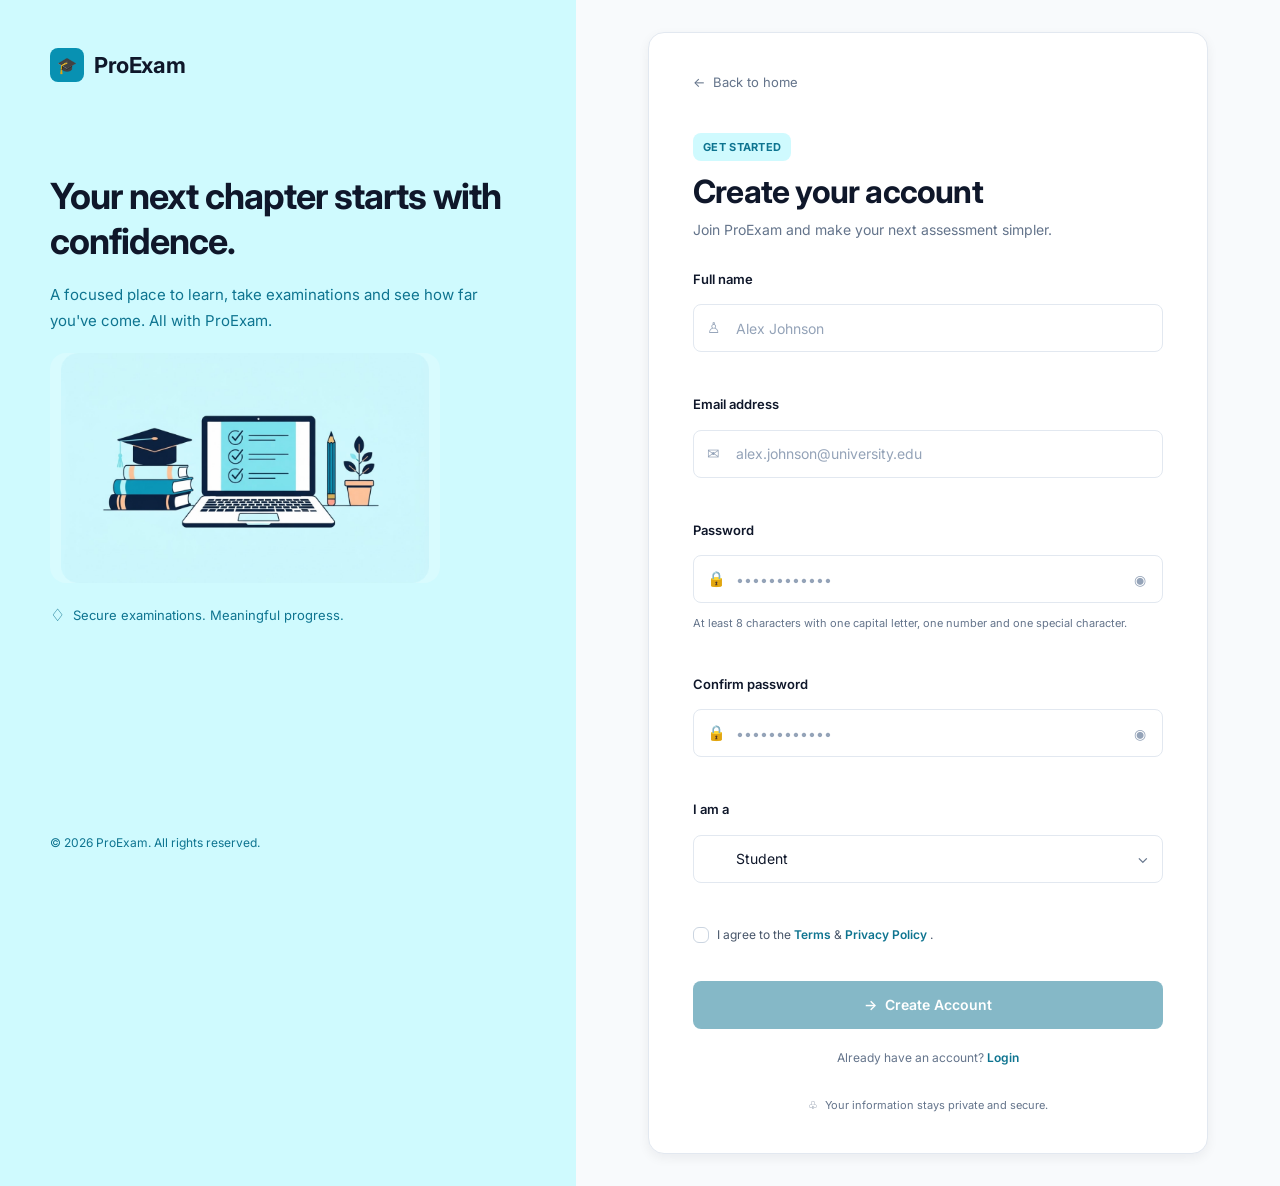
==== register.html @ 08f11e05 "Complete registration module" ====
<!DOCTYPE html>
<html lang="en">
<head>
    <meta charset="UTF-8">
    <meta name="viewport" content="width=device-width, initial-scale=1.0">
    <title>Create Account | ProExam</title>

    <link rel="preconnect" href="https://fonts.googleapis.com">
    <link rel="preconnect" href="https://fonts.gstatic.com" crossorigin>
    <link
        href="https://fonts.googleapis.com/css2?family=Inter:wght@400;500;600;700&display=swap"
        rel="stylesheet"
    >

    <link rel="stylesheet" href="css/style.css">
    <link rel="stylesheet" href="css/components.css">
    <link rel="stylesheet" href="css/responsive.css">
    <link rel="stylesheet" href="css/register.css">
</head>

<body class="auth-page">

<main class="auth-layout">

    <section class="auth-brand-panel">
        <div class="auth-brand-content">

            <a href="index.html" class="auth-logo">
                <span class="auth-logo-icon">🎓</span>
                <span>ProExam</span>
            </a>

            <div class="auth-brand-message">
                <h1>Your next chapter starts with confidence.</h1>
                <p>
                    A focused place to learn, take examinations
                    and see how far you've come. All with ProExam.
                </p>
            </div>

            <div class="auth-illustration">
                <img
                    src="assets/images/node-195.png"
                    alt="Online examination illustration"
                >
            </div>

            <div class="auth-security">
                <span class="security-icon">♢</span>
                <span>Secure examinations. Meaningful progress.</span>
            </div>

            <p class="auth-copyright">
                © 2026 ProExam. All rights reserved.
            </p>

        </div>
    </section>


    <section class="auth-form-panel">
        <div class="auth-form-container">

            <a href="index.html" class="back-link">
                <span>←</span>
                Back to home
            </a>


            <!-- REGISTRATION CONTENT -->
            <div id="registrationContent">

                <div class="auth-header">
                    <span class="auth-badge">GET STARTED</span>

                    <h2>Create your account</h2>

                    <p>
                        Join ProExam and make your next assessment simpler.
                    </p>
                </div>


                <form id="registrationForm" class="auth-form" novalidate>

                    <div class="form-group">
                        <label for="fullName">Full name</label>

                        <div class="input-wrapper">
                            <span class="input-icon">♙</span>

                            <input
                                type="text"
                                id="fullName"
                                name="fullName"
                                placeholder="Alex Johnson"
                                autocomplete="name"
                                required
                            >
                        </div>

                        <small class="form-error" id="fullNameError"></small>
                    </div>


                    <div class="form-group">
                        <label for="email">Email address</label>

                        <div class="input-wrapper">
                            <span class="input-icon">✉</span>

                            <input
                                type="email"
                                id="email"
                                name="email"
                                placeholder="alex.johnson@university.edu"
                                autocomplete="email"
                                required
                            >
                        </div>

                        <small class="form-error" id="emailError"></small>
                    </div>


                    <div class="form-group">
                        <label for="password">Password</label>

                        <div class="input-wrapper">
                            <span class="input-icon">🔒</span>

                            <input
                                type="password"
                                id="password"
                                name="password"
                                placeholder="••••••••••••"
                                autocomplete="new-password"
                                required
                            >

                            <button
                                type="button"
                                class="password-toggle"
                                data-target="password"
                                aria-label="Show password"
                            >◉</button>
                        </div>

                        <small class="input-hint">
                            At least 8 characters with one capital letter,
                            one number and one special character.
                        </small>

                        <small class="form-error" id="passwordError"></small>
                    </div>


                    <div class="form-group">
                        <label for="confirmPassword">Confirm password</label>

                        <div class="input-wrapper">
                            <span class="input-icon">🔒</span>

                            <input
                                type="password"
                                id="confirmPassword"
                                name="confirmPassword"
                                placeholder="••••••••••••"
                                autocomplete="new-password"
                                required
                            >

                            <button
                                type="button"
                                class="password-toggle"
                                data-target="confirmPassword"
                                aria-label="Show password"
                            >◉</button>
                        </div>

                        <small
                            class="form-error"
                            id="confirmPasswordError"
                        ></small>
                    </div>


                    <div class="form-group">
                        <label for="role">I am a</label>

                        <div class="input-wrapper select-wrapper">
                            <select id="role" name="role" required>
                                <option value="student" selected>Student</option>
                                <option value="examiner">Examiner</option>
                            </select>

                            <span class="select-arrow">⌄</span>
                        </div>

                        <small class="form-error" id="roleError"></small>
                    </div>


                    <div class="terms-group">
                        <label class="checkbox-label">
                            <input
                                type="checkbox"
                                id="terms"
                                name="terms"
                                required
                            >

                            <span class="custom-checkbox"></span>

                            <span>
                                I agree to the
                                <a href="#" class="inline-link">Terms</a>
                                &
                                <a href="#" class="inline-link">
                                    Privacy Policy
                                </a>.
                            </span>
                        </label>

                        <small class="form-error" id="termsError"></small>
                    </div>


                    <button
                        type="submit"
                        id="registerSubmitButton"
                        class="auth-submit-button"
                        disabled
                    >
                        <span>→</span>
                        Create Account
                    </button>

                </form>


                <p class="auth-switch">
                    Already have an account?
                    <a href="login.html">Login</a>
                </p>

            </div>


            <!-- REGISTRATION SUCCESS COMPONENT -->
            <div
                id="registrationSuccess"
                class="registration-success"
                hidden
            >
                <div class="success-icon" aria-hidden="true">✓</div>

                <h2>Registration successful!</h2>

                <p>
                    Your ProExam account has been created successfully.
                    You can now continue to the login page and access your account.
                </p>

                <a
                    href="login.html"
                    class="auth-submit-button success-login-button"
                >
                    Continue to Login
                    <span>→</span>
                </a>
            </div>


            <div class="auth-privacy">
                <span>♧</span>
                <span>Your information stays private and secure.</span>
            </div>

        </div>
    </section>

</main>

<script src="js/auth.js"></script>

</body>
</html>
---- css/style.css ----
/* =========================================
   PROEXAM — CORE DESIGN SYSTEM
   ========================================= */

:root {
    /* Brand */
    --color-primary: #0891B2;
    --color-primary-dark: #0E7490;
    --color-primary-light: #CFFAFE;

    /* Background */
    --color-background: #F8FAFC;
    --color-surface: #FFFFFF;

    /* Typography */
    --color-text: #0F172A;
    --color-muted: #64748B;

    /* Border */
    --color-border: #E2E8F0;

    /* Semantic */
    --color-success: #16A34A;
    --color-warning: #D97706;
    --color-error: #DC2626;

    --color-success-light: #F0FDF4;
    --color-warning-light: #FFFBEB;
    --color-error-light: #FEF2F2;

    /* Typography */
    --font-family:
        "Inter",
        -apple-system,
        BlinkMacSystemFont,
        "Segoe UI",
        sans-serif;

    /* 8px spacing system */
    --space-1: 4px;
    --space-2: 8px;
    --space-3: 12px;
    --space-4: 16px;
    --space-5: 20px;
    --space-6: 24px;
    --space-8: 32px;
    --space-10: 40px;
    --space-12: 48px;
    --space-16: 64px;

    /* Border radius */
    --radius-sm: 6px;
    --radius-md: 8px;
    --radius-lg: 12px;
    --radius-xl: 16px;

    /* Shadows */
    --shadow-sm:
        0 1px 2px rgba(15, 23, 42, 0.04);

    --shadow-md:
        0 4px 12px rgba(15, 23, 42, 0.06);

    /* Layout */
    --content-width: 1280px;

    /* Transitions */
    --transition-fast: 150ms ease;
    --transition-normal: 200ms ease;
}


/* =========================================
   RESET
   ========================================= */

* {
    margin: 0;
    padding: 0;
    box-sizing: border-box;
}

html {
    scroll-behavior: smooth;
}

body {
    font-family: var(--font-family);
    background: var(--color-background);
    color: var(--color-text);
    line-height: 1.5;
    -webkit-font-smoothing: antialiased;
}

img {
    max-width: 100%;
    display: block;
}

button,
input,
textarea,
select {
    font: inherit;
}

button {
    cursor: pointer;
}

a {
    color: inherit;
    text-decoration: none;
}

ul,
ol {
    list-style: none;
}


/* =========================================
   TYPOGRAPHY
   ========================================= */

h1,
h2,
h3,
h4,
h5,
h6 {
    color: var(--color-text);
    font-weight: 700;
    line-height: 1.2;
}

h1 {
    font-size: 48px;
    letter-spacing: -1.5px;
}

h2 {
    font-size: 36px;
    letter-spacing: -1px;
}

h3 {
    font-size: 24px;
}

h4 {
    font-size: 20px;
}

p {
    color: var(--color-muted);
}

.text-muted {
    color: var(--color-muted);
}

.text-primary {
    color: var(--color-primary);
}

.text-success {
    color: var(--color-success);
}

.text-warning {
    color: var(--color-warning);
}

.text-error {
    color: var(--color-error);
}


/* =========================================
   LAYOUT
   ========================================= */

.container {
    width: min(
        calc(100% - 48px),
        var(--content-width)
    );

    margin-inline: auto;
}

.section {
    padding: var(--space-16) 0;
}

.flex {
    display: flex;
}

.flex-column {
    display: flex;
    flex-direction: column;
}

.items-center {
    align-items: center;
}

.justify-between {
    justify-content: space-between;
}

.justify-center {
    justify-content: center;
}

.gap-2 {
    gap: var(--space-2);
}

.gap-4 {
    gap: var(--space-4);
}

.gap-6 {
    gap: var(--space-6);
}

.gap-8 {
    gap: var(--space-8);
}

.text-center {
    text-align: center;
}
---- css/components.css ----
/* =========================================
   PROEXAM — REUSABLE COMPONENTS
   ========================================= */


/* =========================================
   BUTTONS
   ========================================= */

.btn {
    display: inline-flex;
    align-items: center;
    justify-content: center;
    gap: 8px;

    min-height: 48px;
    padding: 0 20px;

    border: 1px solid transparent;
    border-radius: var(--radius-md);

    font-size: 16px;
    font-weight: 600;
    line-height: 1;

    cursor: pointer;

    transition:
        background var(--transition-fast),
        border-color var(--transition-fast),
        color var(--transition-fast),
        transform var(--transition-fast),
        box-shadow var(--transition-fast);
}

.btn:hover {
    transform: translateY(-1px);
}


/* Primary */

.btn-primary {
    background: var(--color-primary-dark);
    color: #FFFFFF;
}

.btn-primary:hover {
    background: #0B667D;
}


/* Secondary */

.btn-secondary {
    background: var(--color-surface);
    color: var(--color-text);
    border-color: var(--color-border);
}

.btn-secondary:hover {
    background: #F8FAFC;
    border-color: #CBD5E1;
}


/* Outline */

.btn-outline {
    background: transparent;
    color: var(--color-primary-dark);
    border-color: var(--color-primary);
}

.btn-outline:hover {
    background: var(--color-primary-light);
}


/* Ghost */

.btn-ghost {
    background: transparent;
    color: var(--color-primary-dark);
}

.btn-ghost:hover {
    background: var(--color-primary-light);
}


/* Danger */

.btn-danger {
    background: var(--color-error);
    color: #FFFFFF;
}

.btn-danger:hover {
    background: #B91C1C;
}


/* Button sizes */

.btn-sm {
    min-height: 40px;
    padding: 0 16px;
    font-size: 14px;
}

.btn-lg {
    min-height: 52px;
    padding: 0 24px;
    font-size: 16px;
}


/* Disabled */

.btn:disabled,
.btn.disabled {
    opacity: 0.55;
    cursor: not-allowed;
    transform: none;
}


/* =========================================
   CARDS
   ========================================= */

.card {
    background: var(--color-surface);
    border: 1px solid var(--color-border);
    border-radius: var(--radius-lg);
    box-shadow: var(--shadow-sm);
}

.card-body {
    padding: var(--space-6);
}

.card-header {
    padding: var(--space-6);
    border-bottom: 1px solid var(--color-border);
}

.card-footer {
    padding: var(--space-6);
    border-top: 1px solid var(--color-border);
}

.card-interactive {
    transition:
        transform var(--transition-normal),
        box-shadow var(--transition-normal),
        border-color var(--transition-normal);
}

.card-interactive:hover {
    transform: translateY(-2px);
    box-shadow: var(--shadow-md);
    border-color: #CBD5E1;
}


/* =========================================
   STATUS BADGES
   ========================================= */

.badge {
    display: inline-flex;
    align-items: center;
    gap: 6px;

    padding: 6px 10px;

    border-radius: var(--radius-md);

    font-size: 13px;
    font-weight: 600;
    line-height: 1;
}

.badge-primary {
    background: var(--color-primary-light);
    color: var(--color-primary-dark);
}

.badge-success {
    background: var(--color-success-light);
    color: var(--color-success);
}

.badge-warning {
    background: var(--color-warning-light);
    color: var(--color-warning);
}

.badge-error {
    background: var(--color-error-light);
    color: var(--color-error);
}

.badge-neutral {
    background: #F1F5F9;
    color: var(--color-muted);
}


/* =========================================
   FORM CONTROLS
   ========================================= */

.form-group {
    display: flex;
    flex-direction: column;
    gap: 8px;
}

.form-label {
    color: var(--color-text);
    font-size: 14px;
    font-weight: 600;
}

.form-input,
.form-select,
.form-textarea {
    width: 100%;

    padding: 0 16px;

    background: var(--color-surface);
    color: var(--color-text);

    border: 1px solid var(--color-border);
    border-radius: var(--radius-md);

    outline: none;

    transition:
        border-color var(--transition-fast),
        box-shadow var(--transition-fast);
}

.form-input,
.form-select {
    height: 52px;
}

.form-textarea {
    min-height: 120px;
    padding-top: 14px;
    padding-bottom: 14px;
    resize: vertical;
}

.form-input::placeholder,
.form-textarea::placeholder {
    color: #94A3B8;
}

.form-input:focus,
.form-select:focus,
.form-textarea:focus {
    border-color: var(--color-primary);
    box-shadow:
        0 0 0 3px rgba(8, 145, 178, 0.12);
}

.form-input.error,
.form-select.error,
.form-textarea.error {
    border-color: var(--color-error);
}

.form-input:disabled,
.form-select:disabled,
.form-textarea:disabled {
    background: #F8FAFC;
    cursor: not-allowed;
}

.form-error {
    color: var(--color-error);
    font-size: 13px;
}

.form-help {
    color: var(--color-muted);
    font-size: 13px;
}


/* =========================================
   ALERTS
   ========================================= */

.alert {
    display: flex;
    align-items: center;
    gap: 12px;

    padding: 16px;

    border-radius: var(--radius-lg);

    font-size: 14px;
}

.alert-success {
    background: var(--color-success-light);
    color: var(--color-success);
}

.alert-warning {
    background: var(--color-warning-light);
    color: var(--color-warning);
}

.alert-error {
    background: var(--color-error-light);
    color: var(--color-error);
}

.alert-info {
    background: var(--color-primary-light);
    color: var(--color-primary-dark);
}


/* =========================================
   PROGRESS BAR
   ========================================= */

.progress {
    width: 100%;
    height: 8px;

    overflow: hidden;

    background: #E2E8F0;
    border-radius: 999px;
}

.progress-bar {
    height: 100%;

    background: var(--color-primary);
    border-radius: inherit;

    transition: width 300ms ease;
}


/* =========================================
   PUBLIC NAVBAR
   ========================================= */

.navbar {
    height: 76px;

    background: var(--color-surface);
    border-bottom: 1px solid var(--color-border);
}

.navbar-inner {
    height: 100%;

    display: flex;
    align-items: center;
    justify-content: space-between;
}

.brand {
    display: inline-flex;
    align-items: center;
    gap: 12px;

    color: var(--color-text);

    font-size: 28px;
    font-weight: 700;
    letter-spacing: -0.8px;
}

.brand-mark {
    width: 48px;
    height: 48px;

    display: grid;
    place-items: center;

    background: var(--color-primary);
    color: #FFFFFF;

    border-radius: 12px;
}

.nav-links {
    display: flex;
    align-items: center;
    gap: 36px;
}

.nav-link {
    color: var(--color-muted);
    font-size: 16px;
    font-weight: 500;

    transition: color var(--transition-fast);
}

.nav-link:hover,
.nav-link.active {
    color: var(--color-primary-dark);
}

.nav-actions {
    display: flex;
    align-items: center;
    gap: 24px;
}


/* =========================================
   FOOTER
   ========================================= */

.footer {
    background: var(--color-surface);
    border-top: 1px solid var(--color-border);

    padding: 64px 0 24px;
}

.footer-grid {
    display: grid;
    grid-template-columns: 2fr 1fr 1fr 1fr;
    gap: 48px;
}

.footer-title {
    margin-bottom: 20px;

    color: var(--color-text);
    font-size: 16px;
    font-weight: 700;
}

.footer-links {
    display: flex;
    flex-direction: column;
    gap: 16px;
}

.footer-link {
    color: var(--color-muted);
    font-size: 15px;

    transition: color var(--transition-fast);
}

.footer-link:hover {
    color: var(--color-primary-dark);
}

.footer-bottom {
    display: flex;
    align-items: center;
    justify-content: space-between;

    margin-top: 48px;
    padding-top: 24px;

    border-top: 1px solid var(--color-border);

    color: var(--color-muted);
    font-size: 14px;
}


/* =========================================
   TABLE
   ========================================= */

.table-wrapper {
    width: 100%;
    overflow-x: auto;
}

.table {
    width: 100%;
    border-collapse: collapse;
}

.table th,
.table td {
    padding: 16px;

    text-align: left;

    border-bottom: 1px solid var(--color-border);
}

.table th {
    background: #F8FAFC;

    color: var(--color-muted);

    font-size: 14px;
    font-weight: 600;
}

.table td {
    color: var(--color-text);
    font-size: 15px;
}


/* =========================================
   MODAL
   ========================================= */

.modal-overlay {
    position: fixed;
    inset: 0;

    display: flex;
    align-items: center;
    justify-content: center;

    padding: 24px;

    background: rgba(15, 23, 42, 0.35);

    z-index: 1000;
}

.modal {
    width: min(100%, 560px);

    background: var(--color-surface);

    border: 1px solid var(--color-border);
    border-radius: var(--radius-xl);

    box-shadow:
        0 20px 50px rgba(15, 23, 42, 0.15);
}

.modal-header {
    display: flex;
    align-items: center;
    justify-content: space-between;

    padding: 24px;

    border-bottom: 1px solid var(--color-border);
}

.modal-body {
    padding: 24px;
}

.modal-footer {
    display: flex;
    justify-content: flex-end;
    gap: 12px;

    padding: 24px;

    border-top: 1px solid var(--color-border);
}


/* =========================================
   AVATAR
   ========================================= */

.avatar {
    width: 40px;
    height: 40px;

    display: grid;
    place-items: center;

    border-radius: 50%;

    background: var(--color-primary-light);
    color: var(--color-primary-dark);

    font-size: 14px;
    font-weight: 700;
}

.avatar-sm {
    width: 32px;
    height: 32px;

    font-size: 12px;
}

.avatar-lg {
    width: 56px;
    height: 56px;

    font-size: 18px;
}


/* =========================================
   DIVIDER
   ========================================= */

.divider {
    width: 100%;
    height: 1px;

    background: var(--color-border);
}
---- css/responsive.css ----
/* =========================================
   PROEXAM — RESPONSIVE STYLES
   ========================================= */


/* =========================================
   TABLET
   ========================================= */

@media (max-width: 1024px) {

    .container {
        width: min(100% - 32px, 1200px);
    }

    .nav-links {
        gap: 20px;
    }

    .nav-actions {
        gap: 16px;
    }

    .footer-grid {
        grid-template-columns: 2fr 1fr 1fr;
        gap: 32px;
    }

}


/* =========================================
   MOBILE / SMALL TABLET
   ========================================= */

@media (max-width: 768px) {

    /* ---------- Layout ---------- */

    .container {
        width: min(100% - 24px, 1200px);
    }


    /* ---------- Navbar ---------- */

    .navbar {
        height: auto;
        min-height: 68px;
    }

    .navbar-inner {
        min-height: 68px;
    }

    .brand {
        font-size: 24px;
    }

    .brand-mark {
        width: 42px;
        height: 42px;
    }

    .nav-links {
        display: none;
    }

    .nav-actions {
        gap: 8px;
    }

    .nav-actions .btn {
        min-height: 42px;
        padding: 0 14px;
        font-size: 14px;
    }


    /* ---------- Buttons ---------- */

    .btn {
        min-height: 46px;
    }


    /* ---------- Cards ---------- */

    .card-body,
    .card-header,
    .card-footer {
        padding: 20px;
    }


    /* ---------- Footer ---------- */

    .footer {
        padding: 48px 0 20px;
    }

    .footer-grid {
        grid-template-columns: 1fr 1fr;
        gap: 32px;
    }

    .footer-brand {
        grid-column: 1 / -1;
    }

    .footer-bottom {
        flex-direction: column;
        align-items: flex-start;
        gap: 12px;
    }


    /* ---------- Tables ---------- */

    .table {
        min-width: 700px;
    }


    /* ---------- Modal ---------- */

    .modal-overlay {
        padding: 16px;
    }

    .modal {
        max-height: calc(100vh - 32px);
        overflow-y: auto;
    }

    .modal-footer {
        flex-direction: column-reverse;
    }

    .modal-footer .btn {
        width: 100%;
    }

}


/* =========================================
   SMALL MOBILE
   ========================================= */

@media (max-width: 480px) {

    .container {
        width: min(100% - 20px, 1200px);
    }


    /* ---------- Branding ---------- */

    .brand {
        font-size: 21px;
        gap: 8px;
    }

    .brand-mark {
        width: 38px;
        height: 38px;
        border-radius: 10px;
    }


    /* ---------- Navigation ---------- */

    .nav-actions .btn {
        min-height: 40px;
        padding: 0 12px;
        font-size: 13px;
    }


    /* ---------- Buttons ---------- */

    .btn-lg {
        width: 100%;
    }


    /* ---------- Forms ---------- */

    .form-input,
    .form-select {
        height: 48px;
    }


    /* ---------- Cards ---------- */

    .card-body,
    .card-header,
    .card-footer {
        padding: 16px;
    }


    /* ---------- Footer ---------- */

    .footer-grid {
        grid-template-columns: 1fr;
        gap: 28px;
    }

    .footer-brand {
        grid-column: auto;
    }


    /* ---------- Modal ---------- */

    .modal-header,
    .modal-body,
    .modal-footer {
        padding: 18px;
    }

}
/* =========================================================
   REGISTRATION PAGE RESPONSIVE STYLES
   ========================================================= */

@media (max-width: 900px) {

    .auth-layout {
        grid-template-columns: 1fr;
    }

    .auth-brand-panel {
        display: none;
    }

    .auth-form-panel {
        min-height: 100vh;
    }

    .auth-form-container {
        max-width: 520px;
        padding: 35px 30px;
    }

    .auth-header {
        margin-top: 45px;
    }
}


@media (max-width: 500px) {

    .auth-form-container {
        padding: 25px 20px;
    }

    .auth-header {
        margin-top: 35px;
    }

    .auth-header h2 {
        font-size: 23px;
    }

    .auth-form {
        margin-top: 22px;
    }

    .form-group {
        margin-bottom: 15px;
    }
}
---- css/register.css ----
/* =========================================================
   PROEXAM — REGISTRATION PAGE
   Registration-specific styles
   ========================================================= */

.auth-page {
    min-height: 100vh;
    background: var(--color-background);
    color: var(--color-text);
    font-family: var(--font-family);
}

.auth-layout {
    min-height: 100vh;
    display: grid;
    grid-template-columns: 45% 55%;
}

.auth-brand-panel {
    min-height: 100vh;
    background: var(--color-primary-light);
}

.auth-brand-content {
    min-height: 100vh;
    display: flex;
    flex-direction: column;
    padding: var(--space-12) 50px;
}

.auth-logo {
    display: inline-flex;
    align-items: center;
    gap: 10px;
    width: fit-content;
    color: var(--color-text);
    text-decoration: none;
    font-size: 22px;
    font-weight: 700;
    letter-spacing: -0.4px;
}

.auth-logo-icon {
    width: 34px;
    height: 34px;
    display: grid;
    place-items: center;
    background: var(--color-primary);
    color: var(--color-surface);
    border-radius: var(--radius-md);
    font-size: 16px;
}

.auth-brand-message {
    max-width: 500px;
    margin-top: 92px;
}

.auth-brand-message h1 {
    margin: 0 0 18px;
    color: var(--color-text);
    font-size: 36px;
    font-weight: 700;
    line-height: 1.25;
    letter-spacing: -1px;
}

.auth-brand-message p {
    max-width: 500px;
    margin: 0;
    color: var(--color-primary-dark);
    font-size: 15px;
    line-height: 1.7;
}

.auth-illustration {
    width: 100%;
    max-width: 390px;
    height: 230px;
    display: flex;
    align-items: center;
    justify-content: center;
    margin-top: var(--space-5);
    background: rgba(255, 255, 255, 0.18);
    border-radius: var(--radius-xl);
    overflow: hidden;
}

.auth-illustration img {
    width: 100%;
    height: 100%;
    object-fit: contain;
}

.auth-security {
    display: flex;
    align-items: center;
    gap: var(--space-2);
    margin-top: var(--space-5);
    color: var(--color-primary-dark);
    font-size: 13px;
}

.security-icon {
    font-size: 17px;
}

.auth-copyright {
    margin-top: auto;
    color: var(--color-primary-dark);
    font-size: 12px;
}

.auth-form-panel {
    min-height: 100vh;
    display: flex;
    align-items: center;
    justify-content: center;
    padding: 32px;
    background: var(--color-background);
}

.auth-form-container {
    width: 100%;
    max-width: 560px;
    min-height: calc(100vh - 64px);
    display: flex;
    flex-direction: column;
    padding: 40px 44px;
    background: var(--color-surface);
    border: 1px solid var(--color-border);
    border-radius: var(--radius-xl);
    box-shadow: var(--shadow-md);
}

.back-link {
    display: inline-flex;
    align-items: center;
    gap: var(--space-2);
    width: fit-content;
    color: var(--color-muted);
    text-decoration: none;
    font-size: 13px;
    transition: color var(--transition-fast);
}

.back-link:hover {
    color: var(--color-primary-dark);
}

.auth-header {
    margin-top: 40px;
}

.auth-badge {
    display: inline-flex;
    align-items: center;
    padding: 6px 10px;
    background: var(--color-primary-light);
    color: var(--color-primary-dark);
    border-radius: var(--radius-md);
    font-size: 11px;
    font-weight: 700;
    letter-spacing: 0.3px;
}

.auth-header h2 {
    margin: 12px 0 8px;
    color: var(--color-text);
    font-size: 32px;
    font-weight: 700;
    line-height: 1.2;
    letter-spacing: -0.8px;
}

.auth-header p {
    margin: 0;
    color: var(--color-muted);
    font-size: 14px;
    line-height: 1.6;
}

.auth-form {
    margin-top: 28px;
}

.form-group {
    margin-bottom: 16px;
}

.form-group label {
    display: block;
    margin-bottom: 7px;
    color: var(--color-text);
    font-size: 13px;
    font-weight: 600;
}

.input-wrapper {
    position: relative;
    display: flex;
    align-items: center;
}

.input-wrapper input,
.input-wrapper select {
    width: 100%;
    height: 48px;
    box-sizing: border-box;
    padding: 0 42px;
    background: var(--color-surface);
    color: var(--color-text);
    border: 1px solid var(--color-border);
    border-radius: var(--radius-md);
    outline: none;
    font-family: var(--font-family);
    font-size: 14px;
    transition:
        border-color var(--transition-fast),
        box-shadow var(--transition-fast);
}

.input-wrapper input::placeholder {
    color: #94A3B8;
}

.input-wrapper input:focus,
.input-wrapper select:focus {
    border-color: var(--color-primary);
    box-shadow: 0 0 0 3px rgba(8, 145, 178, 0.12);
}

.input-icon {
    position: absolute;
    left: 14px;
    z-index: 2;
    color: #94A3B8;
    font-size: 15px;
    pointer-events: none;
}

.password-toggle {
    position: absolute;
    right: 11px;
    display: grid;
    place-items: center;
    padding: 6px;
    border: 0;
    background: transparent;
    color: #94A3B8;
    font-size: 14px;
    cursor: pointer;
    transition: color var(--transition-fast);
}

.password-toggle:hover {
    color: var(--color-primary);
}

.input-hint {
    display: block;
    margin-top: 5px;
    color: var(--color-muted);
    font-size: 11px;
    line-height: 1.4;
}

.select-wrapper select {
    appearance: none;
    padding-left: 42px;
    cursor: pointer;
}

.select-arrow {
    position: absolute;
    right: 14px;
    color: var(--color-muted);
    font-size: 15px;
    pointer-events: none;
}

.form-error {
    display: block;
    min-height: 15px;
    margin-top: var(--space-1);
    color: var(--color-error);
    font-size: 11px;
}

.terms-group {
    margin-top: 2px;
    margin-bottom: 18px;
}

.checkbox-label {
    display: flex;
    align-items: flex-start;
    gap: 8px;
    color: #475569;
    font-size: 12px;
    line-height: 1.5;
    cursor: pointer;
}

.checkbox-label input {
    position: absolute;
    opacity: 0;
    pointer-events: none;
}

.custom-checkbox {
    position: relative;
    flex-shrink: 0;
    width: 16px;
    height: 16px;
    margin-top: 1px;
    background: var(--color-surface);
    border: 1px solid #CBD5E1;
    border-radius: var(--radius-sm);
}

.checkbox-label input:checked + .custom-checkbox {
    background: var(--color-primary);
    border-color: var(--color-primary);
}

.checkbox-label input:checked + .custom-checkbox::after {
    content: "✓";
    position: absolute;
    left: 3px;
    top: -1px;
    color: var(--color-surface);
    font-size: 11px;
    font-weight: 700;
}

.inline-link {
    color: var(--color-primary-dark);
    text-decoration: none;
    font-weight: 600;
}

.inline-link:hover {
    text-decoration: underline;
}

.auth-submit-button {
    width: 100%;
    min-height: 48px;
    display: flex;
    align-items: center;
    justify-content: center;
    gap: var(--space-2);
    padding: 0 20px;
    background: var(--color-primary-dark);
    color: var(--color-surface);
    border: 1px solid transparent;
    border-radius: var(--radius-md);
    font-family: var(--font-family);
    font-size: 14px;
    font-weight: 600;
    line-height: 1;
    text-decoration: none;
    cursor: pointer;
    transition:
        background var(--transition-fast),
        border-color var(--transition-fast),
        color var(--transition-fast),
        transform var(--transition-fast),
        box-shadow var(--transition-fast);
}

.auth-submit-button:hover:not(:disabled) {
    background: #0B667D;
    transform: translateY(-1px);
}

.auth-submit-button:active:not(:disabled) {
    transform: translateY(0);
}

.auth-submit-button:disabled {
    opacity: 0.5;
    cursor: not-allowed;
    transform: none;
}

.auth-submit-button:hover:disabled {
    background: var(--color-primary-dark);
    transform: none;
}

.auth-switch {
    margin: 20px 0 0;
    text-align: center;
    color: var(--color-muted);
    font-size: 12px;
}

.auth-switch a {
    color: var(--color-primary-dark);
    text-decoration: none;
    font-weight: 600;
}

.auth-switch a:hover {
    text-decoration: underline;
}


/* =========================================================
   REGISTRATION SUCCESS COMPONENT
   ========================================================= */

.registration-success {
    min-height: 520px;
    display: flex;
    flex-direction: column;
    align-items: center;
    justify-content: center;
    padding: 32px 24px;
    text-align: center;
}

.registration-success[hidden],
#registrationContent[hidden] {
    display: none;
}

.success-icon {
    width: 72px;
    height: 72px;
    display: grid;
    place-items: center;
    margin-bottom: 24px;
    background: #DCFCE7;
    color: var(--color-success);
    border: 1px solid #BBF7D0;
    border-radius: 50%;
    font-size: 38px;
    font-weight: 700;
}

.registration-success h2 {
    margin: 0 0 10px;
    color: var(--color-text);
    font-size: 28px;
    font-weight: 700;
    line-height: 1.25;
}

.registration-success p {
    max-width: 420px;
    margin: 0 0 28px;
    color: var(--color-muted);
    font-size: 14px;
    line-height: 1.7;
}

.success-login-button {
    max-width: 280px;
}

.auth-privacy {
    display: flex;
    align-items: center;
    justify-content: center;
    gap: 7px;
    margin-top: auto;
    padding-top: 30px;
    color: var(--color-muted);
    font-size: 11px;
}

/* =========================================================
   REGISTRATION SUCCESS STATE
   ========================================================= */

.registration-success {
    width: 100%;
    max-width: 520px;
    margin: 0 auto;
    padding: 40px 32px;

    display: flex;
    flex-direction: column;
    align-items: center;
    text-align: center;

    background: var(--color-surface);
    border: 1px solid var(--color-border);
    border-radius: var(--radius-lg);
    box-shadow: var(--shadow-md);

    animation: successFadeIn 0.35s ease-out;
}


/* Success Icon */

.registration-success .success-icon {
    width: 72px;
    height: 72px;

    display: flex;
    align-items: center;
    justify-content: center;

    margin-bottom: 24px;

    border-radius: 50%;

    background: #dcfce7;
    color: var(--color-success);

    border: 8px solid #f0fdf4;

    font-size: 32px;
    font-weight: 700;
    line-height: 1;
}


/* Success Heading */

.registration-success h2 {
    margin: 0 0 12px;

    color: var(--color-text);

    font-size: 26px;
    font-weight: 700;
    line-height: 1.3;
}


/* Success Description */

.registration-success p {
    max-width: 420px;
    margin: 0 0 28px;

    color: var(--color-muted);

    font-size: 15px;
    line-height: 1.7;
}


/* Continue to Login Button */

.registration-success .success-login-button {
    width: 100%;
    max-width: 280px;

    display: flex;
    align-items: center;
    justify-content: center;
    gap: 10px;

    text-decoration: none;
}


/* Arrow */

.registration-success .success-login-button span {
    font-size: 18px;
    line-height: 1;

    transition: transform var(--transition-fast);
}


.registration-success .success-login-button:hover span {
    transform: translateX(4px);
}


/* Success Card Animation */

@keyframes successFadeIn {
    from {
        opacity: 0;
        transform: translateY(12px);
    }

    to {
        opacity: 1;
        transform: translateY(0);
    }
}


/* =========================================================
   RESPONSIVE
   ========================================================= */

@media (max-width: 600px) {

    .registration-success {
        max-width: 100%;
        padding: 32px 24px;
        border-radius: var(--radius-md);
    }

    .registration-success .success-icon {
        width: 64px;
        height: 64px;

        margin-bottom: 20px;

        font-size: 28px;
    }

    .registration-success h2 {
        font-size: 22px;
    }

    .registration-success p {
        font-size: 14px;
        line-height: 1.6;
        margin-bottom: 24px;
    }

    .registration-success .success-login-button {
        max-width: 100%;
    }
}
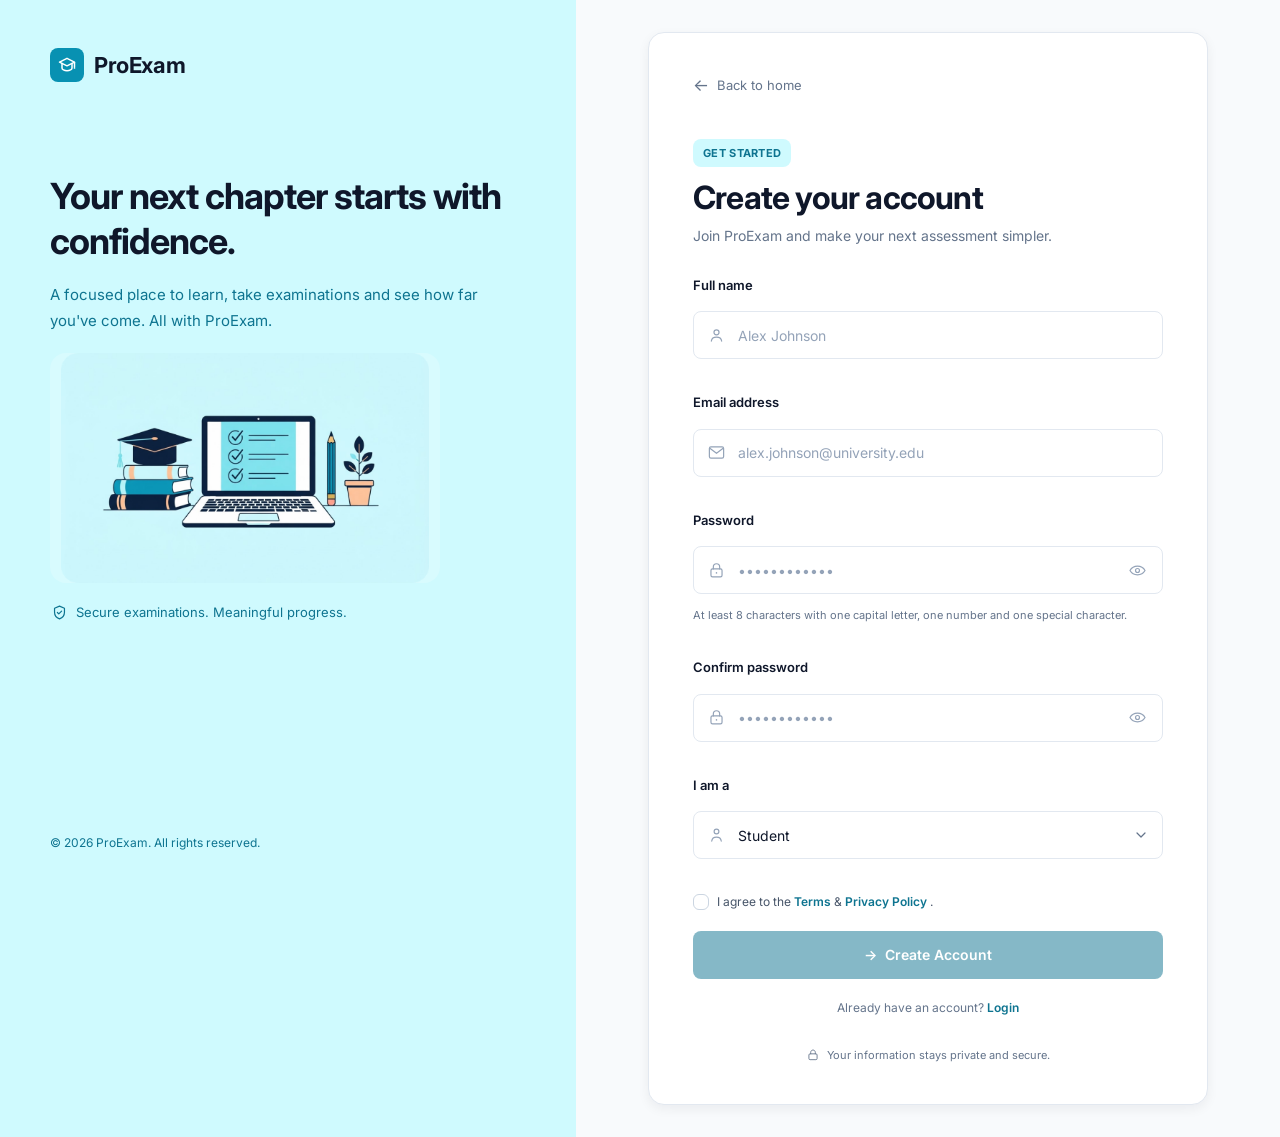
==== commit 585dff9c: "Complete registration page UI and validation" ====
--- a/register.html
+++ b/register.html
@@ -1,93 +1,361 @@
 <!DOCTYPE html>
 <html lang="en">
+
 <head>
+
     <meta charset="UTF-8">
-    <meta name="viewport" content="width=device-width, initial-scale=1.0">
+
+    <meta
+        name="viewport"
+        content="width=device-width, initial-scale=1.0"
+    >
+
+    <meta
+        name="description"
+        content="Create your ProExam account."
+    >
+
     <title>Create Account | ProExam</title>
 
+
+    <!-- =====================================================
+         FONT
+         ===================================================== -->
+
     <link rel="preconnect" href="https://fonts.googleapis.com">
-    <link rel="preconnect" href="https://fonts.gstatic.com" crossorigin>
+
+    <link
+        rel="preconnect"
+        href="https://fonts.gstatic.com"
+        crossorigin
+    >
+
     <link
         href="https://fonts.googleapis.com/css2?family=Inter:wght@400;500;600;700&display=swap"
         rel="stylesheet"
     >
 
+
+    <!-- =====================================================
+         GLOBAL STYLES
+         ===================================================== -->
+
     <link rel="stylesheet" href="css/style.css">
+
     <link rel="stylesheet" href="css/components.css">
+
     <link rel="stylesheet" href="css/responsive.css">
+
+
+    <!-- =====================================================
+         REGISTRATION STYLES
+         ===================================================== -->
+
     <link rel="stylesheet" href="css/register.css">
+
 </head>
 
+
 <body class="auth-page">
 
+
 <main class="auth-layout">
 
+
+    <!-- =====================================================
+         LEFT BRANDING PANEL
+         ===================================================== -->
+
     <section class="auth-brand-panel">
+
         <div class="auth-brand-content">
 
-            <a href="index.html" class="auth-logo">
-                <span class="auth-logo-icon">🎓</span>
-                <span>ProExam</span>
+
+            <!-- =================================================
+                 BRAND
+                 ================================================= -->
+
+            <a
+                href="index.html"
+                class="auth-logo"
+                aria-label="ProExam home"
+            >
+
+                <span
+                    class="auth-logo-icon"
+                    aria-hidden="true"
+                >
+
+                    <!-- Graduation Cap -->
+
+                    <svg
+                        width="20"
+                        height="20"
+                        viewBox="0 0 24 24"
+                        fill="none"
+                        xmlns="http://www.w3.org/2000/svg"
+                    >
+
+                        <path
+                            d="M3 8.5L12 4L21 8.5L12 13L3 8.5Z"
+                            stroke="currentColor"
+                            stroke-width="1.8"
+                            stroke-linejoin="round"
+                        />
+
+                        <path
+                            d="M6 10.2V15.5C6 17.2 8.7 19 12 19C15.3 19 18 17.2 18 15.5V10.2"
+                            stroke="currentColor"
+                            stroke-width="1.8"
+                            stroke-linecap="round"
+                        />
+
+                        <path
+                            d="M21 9V14"
+                            stroke="currentColor"
+                            stroke-width="1.8"
+                            stroke-linecap="round"
+                        />
+
+                        <circle
+                            cx="21"
+                            cy="15.5"
+                            r="1"
+                            fill="currentColor"
+                        />
+
+                    </svg>
+
+                </span>
+
+
+                <span>
+                    ProExam
+                </span>
+
             </a>
 
+
+
+            <!-- =================================================
+                 BRAND MESSAGE
+                 ================================================= -->
+
             <div class="auth-brand-message">
-                <h1>Your next chapter starts with confidence.</h1>
+
+                <h1>
+                    Your next chapter starts with confidence.
+                </h1>
+
+
                 <p>
                     A focused place to learn, take examinations
                     and see how far you've come. All with ProExam.
                 </p>
+
             </div>
 
+
+
+            <!-- =================================================
+                 ILLUSTRATION
+                 ================================================= -->
+
             <div class="auth-illustration">
+
                 <img
                     src="assets/images/node-195.png"
                     alt="Online examination illustration"
                 >
+
             </div>
 
+
+
+            <!-- =================================================
+                 SECURITY
+                 ================================================= -->
+
             <div class="auth-security">
-                <span class="security-icon">♢</span>
-                <span>Secure examinations. Meaningful progress.</span>
+
+                <span
+                    class="security-icon"
+                    aria-hidden="true"
+                >
+
+                    <!-- Shield with Check -->
+
+                    <svg
+                        width="17"
+                        height="17"
+                        viewBox="0 0 24 24"
+                        fill="none"
+                        xmlns="http://www.w3.org/2000/svg"
+                    >
+
+                        <path
+                            d="M12 3L19 6V11.5C19 16.2 16.1 19.4 12 21C7.9 19.4 5 16.2 5 11.5V6L12 3Z"
+                            stroke="currentColor"
+                            stroke-width="1.7"
+                            stroke-linejoin="round"
+                        />
+
+                        <path
+                            d="M9 12L11 14L15 10"
+                            stroke="currentColor"
+                            stroke-width="1.7"
+                            stroke-linecap="round"
+                            stroke-linejoin="round"
+                        />
+
+                    </svg>
+
+                </span>
+
+
+                <span>
+                    Secure examinations. Meaningful progress.
+                </span>
+
             </div>
+
+
+
+            <!-- =================================================
+                 COPYRIGHT
+                 ================================================= -->
 
             <p class="auth-copyright">
                 © 2026 ProExam. All rights reserved.
             </p>
 
+
         </div>
+
     </section>
 
 
+
+    <!-- =====================================================
+         RIGHT REGISTRATION PANEL
+         ===================================================== -->
+
     <section class="auth-form-panel">
+
         <div class="auth-form-container">
 
-            <a href="index.html" class="back-link">
-                <span>←</span>
-                Back to home
+
+            <!-- =================================================
+                 BACK TO HOME
+                 ================================================= -->
+
+            <a
+                href="index.html"
+                class="back-link"
+            >
+
+                <span aria-hidden="true">
+                    ←
+                </span>
+
+                <span>
+                    Back to home
+                </span>
+
             </a>
 
 
-            <!-- REGISTRATION CONTENT -->
+
+            <!-- =================================================
+                 REGISTRATION CONTENT
+                 ================================================= -->
+
             <div id="registrationContent">
 
+
+                <!-- =================================================
+                     HEADER
+                     ================================================= -->
+
                 <div class="auth-header">
-                    <span class="auth-badge">GET STARTED</span>
-
-                    <h2>Create your account</h2>
+
+                    <span class="auth-badge">
+                        GET STARTED
+                    </span>
+
+
+                    <h2>
+                        Create your account
+                    </h2>
+
 
                     <p>
                         Join ProExam and make your next assessment simpler.
                     </p>
+
                 </div>
 
 
-                <form id="registrationForm" class="auth-form" novalidate>
+
+                <!-- =================================================
+                     REGISTRATION FORM
+                     ================================================= -->
+
+                <form
+                    id="registrationForm"
+                    class="auth-form"
+                    novalidate
+                >
+
+
+                    <!-- =================================================
+                         FULL NAME
+                         ================================================= -->
 
                     <div class="form-group">
-                        <label for="fullName">Full name</label>
+
+                        <label for="fullName">
+                            Full name
+                        </label>
+
 
                         <div class="input-wrapper">
-                            <span class="input-icon">♙</span>
+
+
+                            <!-- User Icon -->
+
+                            <span
+                                class="input-icon"
+                                aria-hidden="true"
+                            >
+
+                                <svg
+                                    width="19"
+                                    height="19"
+                                    viewBox="0 0 24 24"
+                                    fill="none"
+                                    xmlns="http://www.w3.org/2000/svg"
+                                >
+
+                                    <circle
+                                        cx="12"
+                                        cy="8"
+                                        r="3.2"
+                                        stroke="currentColor"
+                                        stroke-width="1.5"
+                                    />
+
+                                    <path
+                                        d="M5.5 19C5.9 15.8 8.4 14 12 14C15.6 14 18.1 15.8 18.5 19"
+                                        stroke="currentColor"
+                                        stroke-width="1.5"
+                                        stroke-linecap="round"
+                                    />
+
+                                </svg>
+
+                            </span>
+
 
                             <input
                                 type="text"
@@ -97,17 +365,70 @@
                                 autocomplete="name"
                                 required
                             >
+
                         </div>
 
-                        <small class="form-error" id="fullNameError"></small>
+
+                        <small
+                            class="form-error"
+                            id="fullNameError"
+                        ></small>
+
                     </div>
 
 
+
+                    <!-- =================================================
+                         EMAIL
+                         ================================================= -->
+
                     <div class="form-group">
-                        <label for="email">Email address</label>
+
+                        <label for="email">
+                            Email address
+                        </label>
+
 
                         <div class="input-wrapper">
-                            <span class="input-icon">✉</span>
+
+
+                            <!-- Email Icon -->
+
+                            <span
+                                class="input-icon"
+                                aria-hidden="true"
+                            >
+
+                                <svg
+                                    width="19"
+                                    height="19"
+                                    viewBox="0 0 24 24"
+                                    fill="none"
+                                    xmlns="http://www.w3.org/2000/svg"
+                                >
+
+                                    <rect
+                                        x="3"
+                                        y="5"
+                                        width="18"
+                                        height="14"
+                                        rx="2"
+                                        stroke="currentColor"
+                                        stroke-width="1.5"
+                                    />
+
+                                    <path
+                                        d="M4 7L12 13L20 7"
+                                        stroke="currentColor"
+                                        stroke-width="1.5"
+                                        stroke-linecap="round"
+                                        stroke-linejoin="round"
+                                    />
+
+                                </svg>
+
+                            </span>
+
 
                             <input
                                 type="email"
@@ -117,17 +438,76 @@
                                 autocomplete="email"
                                 required
                             >
+
                         </div>
 
-                        <small class="form-error" id="emailError"></small>
+
+                        <small
+                            class="form-error"
+                            id="emailError"
+                        ></small>
+
                     </div>
 
 
+
+                    <!-- =================================================
+                         PASSWORD
+                         ================================================= -->
+
                     <div class="form-group">
-                        <label for="password">Password</label>
+
+                        <label for="password">
+                            Password
+                        </label>
+
 
                         <div class="input-wrapper">
-                            <span class="input-icon">🔒</span>
+
+
+                            <!-- Lock Icon -->
+
+                            <span
+                                class="input-icon"
+                                aria-hidden="true"
+                            >
+
+                                <svg
+                                    width="19"
+                                    height="19"
+                                    viewBox="0 0 24 24"
+                                    fill="none"
+                                    xmlns="http://www.w3.org/2000/svg"
+                                >
+
+                                    <rect
+                                        x="5"
+                                        y="10"
+                                        width="14"
+                                        height="10"
+                                        rx="2"
+                                        stroke="currentColor"
+                                        stroke-width="1.5"
+                                    />
+
+                                    <path
+                                        d="M8 10V7.5C8 5.29 9.79 3.5 12 3.5C14.21 3.5 16 5.29 16 7.5V10"
+                                        stroke="currentColor"
+                                        stroke-width="1.5"
+                                        stroke-linecap="round"
+                                    />
+
+                                    <circle
+                                        cx="12"
+                                        cy="15"
+                                        r="1"
+                                        fill="currentColor"
+                                    />
+
+                                </svg>
+
+                            </span>
+
 
                             <input
                                 type="password"
@@ -138,28 +518,119 @@
                                 required
                             >
 
+
+                            <!-- Single Eye Icon -->
+
                             <button
                                 type="button"
                                 class="password-toggle"
                                 data-target="password"
                                 aria-label="Show password"
-                            >◉</button>
+                                aria-pressed="false"
+                            >
+
+                                <svg
+                                    width="19"
+                                    height="19"
+                                    viewBox="0 0 24 24"
+                                    fill="none"
+                                    xmlns="http://www.w3.org/2000/svg"
+                                >
+
+                                    <path
+                                        d="M2.5 12C4.5 8.5 7.7 6.5 12 6.5C16.3 6.5 19.5 8.5 21.5 12C19.5 15.5 16.3 17.5 12 17.5C7.7 17.5 4.5 15.5 2.5 12Z"
+                                        stroke="currentColor"
+                                        stroke-width="1.5"
+                                        stroke-linejoin="round"
+                                    />
+
+                                    <circle
+                                        cx="12"
+                                        cy="12"
+                                        r="2.5"
+                                        stroke="currentColor"
+                                        stroke-width="1.5"
+                                    />
+
+                                </svg>
+
+                            </button>
+
                         </div>
+
 
                         <small class="input-hint">
                             At least 8 characters with one capital letter,
                             one number and one special character.
                         </small>
 
-                        <small class="form-error" id="passwordError"></small>
+
+                        <small
+                            class="form-error"
+                            id="passwordError"
+                        ></small>
+
                     </div>
 
 
+
+                    <!-- =================================================
+                         CONFIRM PASSWORD
+                         ================================================= -->
+
                     <div class="form-group">
-                        <label for="confirmPassword">Confirm password</label>
+
+                        <label for="confirmPassword">
+                            Confirm password
+                        </label>
+
 
                         <div class="input-wrapper">
-                            <span class="input-icon">🔒</span>
+
+
+                            <!-- Lock Icon -->
+
+                            <span
+                                class="input-icon"
+                                aria-hidden="true"
+                            >
+
+                                <svg
+                                    width="19"
+                                    height="19"
+                                    viewBox="0 0 24 24"
+                                    fill="none"
+                                    xmlns="http://www.w3.org/2000/svg"
+                                >
+
+                                    <rect
+                                        x="5"
+                                        y="10"
+                                        width="14"
+                                        height="10"
+                                        rx="2"
+                                        stroke="currentColor"
+                                        stroke-width="1.5"
+                                    />
+
+                                    <path
+                                        d="M8 10V7.5C8 5.29 9.79 3.5 12 3.5C14.21 3.5 16 5.29 16 7.5V10"
+                                        stroke="currentColor"
+                                        stroke-width="1.5"
+                                        stroke-linecap="round"
+                                    />
+
+                                    <circle
+                                        cx="12"
+                                        cy="15"
+                                        r="1"
+                                        fill="currentColor"
+                                    />
+
+                                </svg>
+
+                            </span>
+
 
                             <input
                                 type="password"
@@ -170,39 +641,172 @@
                                 required
                             >
 
+
+                            <!-- Single Eye Icon -->
+
                             <button
                                 type="button"
                                 class="password-toggle"
                                 data-target="confirmPassword"
                                 aria-label="Show password"
-                            >◉</button>
+                                aria-pressed="false"
+                            >
+
+                                <svg
+                                    width="19"
+                                    height="19"
+                                    viewBox="0 0 24 24"
+                                    fill="none"
+                                    xmlns="http://www.w3.org/2000/svg"
+                                >
+
+                                    <path
+                                        d="M2.5 12C4.5 8.5 7.7 6.5 12 6.5C16.3 6.5 19.5 8.5 21.5 12C19.5 15.5 16.3 17.5 12 17.5C7.7 17.5 4.5 15.5 2.5 12Z"
+                                        stroke="currentColor"
+                                        stroke-width="1.5"
+                                        stroke-linejoin="round"
+                                    />
+
+                                    <circle
+                                        cx="12"
+                                        cy="12"
+                                        r="2.5"
+                                        stroke="currentColor"
+                                        stroke-width="1.5"
+                                    />
+
+                                </svg>
+
+                            </button>
+
                         </div>
+
 
                         <small
                             class="form-error"
                             id="confirmPasswordError"
                         ></small>
+
                     </div>
 
 
+
+                    <!-- =================================================
+                         ROLE
+                         ================================================= -->
+
                     <div class="form-group">
-                        <label for="role">I am a</label>
+
+                        <label for="role">
+                            I am a
+                        </label>
+
 
                         <div class="input-wrapper select-wrapper">
-                            <select id="role" name="role" required>
-                                <option value="student" selected>Student</option>
-                                <option value="examiner">Examiner</option>
+
+
+                            <!-- Role Icon -->
+
+                            <span
+                                class="input-icon"
+                                aria-hidden="true"
+                            >
+
+                                <svg
+                                    width="19"
+                                    height="19"
+                                    viewBox="0 0 24 24"
+                                    fill="none"
+                                    xmlns="http://www.w3.org/2000/svg"
+                                >
+
+                                    <circle
+                                        cx="12"
+                                        cy="7"
+                                        r="3"
+                                        stroke="currentColor"
+                                        stroke-width="1.5"
+                                    />
+
+                                    <path
+                                        d="M6 19C6.4 15.8 8.5 14 12 14C15.5 14 17.6 15.8 18 19"
+                                        stroke="currentColor"
+                                        stroke-width="1.5"
+                                        stroke-linecap="round"
+                                    />
+
+                                </svg>
+
+                            </span>
+
+
+                            <select
+                                id="role"
+                                name="role"
+                                required
+                            >
+
+                                <option
+                                    value="student"
+                                    selected
+                                >
+                                    Student
+                                </option>
+
+                                <option value="examiner">
+                                    Examiner
+                                </option>
+
                             </select>
 
-                            <span class="select-arrow">⌄</span>
+
+                            <!-- Dropdown Icon -->
+
+                            <span
+                                class="select-arrow"
+                                aria-hidden="true"
+                            >
+
+                                <svg
+                                    width="16"
+                                    height="16"
+                                    viewBox="0 0 24 24"
+                                    fill="none"
+                                    xmlns="http://www.w3.org/2000/svg"
+                                >
+
+                                    <path
+                                        d="M6 9L12 15L18 9"
+                                        stroke="currentColor"
+                                        stroke-width="1.8"
+                                        stroke-linecap="round"
+                                        stroke-linejoin="round"
+                                    />
+
+                                </svg>
+
+                            </span>
+
                         </div>
 
-                        <small class="form-error" id="roleError"></small>
+
+                        <small
+                            class="form-error"
+                            id="roleError"
+                        ></small>
+
                     </div>
 
 
+
+                    <!-- =================================================
+                         TERMS
+                         ================================================= -->
+
                     <div class="terms-group">
+
                         <label class="checkbox-label">
+
                             <input
                                 type="checkbox"
                                 id="terms"
@@ -210,21 +814,47 @@
                                 required
                             >
 
+
                             <span class="custom-checkbox"></span>
 
+
                             <span>
+
                                 I agree to the
-                                <a href="#" class="inline-link">Terms</a>
+
+                                <a
+                                    href="#"
+                                    class="inline-link"
+                                >
+                                    Terms
+                                </a>
+
                                 &
-                                <a href="#" class="inline-link">
+
+                                <a
+                                    href="#"
+                                    class="inline-link"
+                                >
                                     Privacy Policy
                                 </a>.
+
                             </span>
+
                         </label>
 
-                        <small class="form-error" id="termsError"></small>
+
+                        <small
+                            class="form-error"
+                            id="termsError"
+                        ></small>
+
                     </div>
 
+
+
+                    <!-- =================================================
+                         SUBMIT
+                         ================================================= -->
 
                     <button
                         type="submit"
@@ -232,57 +862,149 @@
                         class="auth-submit-button"
                         disabled
                     >
-                        <span>→</span>
-                        Create Account
+
+                        <span aria-hidden="true">
+                            →
+                        </span>
+
+                        <span>
+                            Create Account
+                        </span>
+
                     </button>
 
+
                 </form>
 
 
+
+                <!-- =================================================
+                     LOGIN LINK
+                     ================================================= -->
+
                 <p class="auth-switch">
+
                     Already have an account?
-                    <a href="login.html">Login</a>
+
+                    <a href="login.html">
+                        Login
+                    </a>
+
                 </p>
 
+
             </div>
 
 
-            <!-- REGISTRATION SUCCESS COMPONENT -->
+
+            <!-- =================================================
+                 SUCCESS COMPONENT
+                 ================================================= -->
+
             <div
                 id="registrationSuccess"
                 class="registration-success"
                 hidden
             >
-                <div class="success-icon" aria-hidden="true">✓</div>
-
-                <h2>Registration successful!</h2>
+
+                <div
+                    class="success-icon"
+                    aria-hidden="true"
+                >
+                    ✓
+                </div>
+
+
+                <h2>
+                    Registration successful!
+                </h2>
+
 
                 <p>
                     Your ProExam account has been created successfully.
                     You can now continue to the login page and access your account.
                 </p>
 
+
                 <a
                     href="login.html"
                     class="auth-submit-button success-login-button"
                 >
+
                     Continue to Login
-                    <span>→</span>
+
+                    <span aria-hidden="true">
+                        →
+                    </span>
+
                 </a>
+
             </div>
 
 
+
+            <!-- =================================================
+                 PRIVACY
+                 ================================================= -->
+
             <div class="auth-privacy">
-                <span>♧</span>
-                <span>Your information stays private and secure.</span>
+
+                <span aria-hidden="true">
+
+                    <!-- Lock -->
+
+                    <svg
+                        width="14"
+                        height="14"
+                        viewBox="0 0 24 24"
+                        fill="none"
+                        xmlns="http://www.w3.org/2000/svg"
+                    >
+
+                        <rect
+                            x="5"
+                            y="10"
+                            width="14"
+                            height="10"
+                            rx="2"
+                            stroke="currentColor"
+                            stroke-width="1.5"
+                        />
+
+                        <path
+                            d="M8 10V7.5C8 5.29 9.79 3.5 12 3.5C14.21 3.5 16 5.29 16 7.5V10"
+                            stroke="currentColor"
+                            stroke-width="1.5"
+                            stroke-linecap="round"
+                        />
+
+                    </svg>
+
+                </span>
+
+
+                <span>
+                    Your information stays private and secure.
+                </span>
+
             </div>
 
+
         </div>
+
     </section>
 
+
 </main>
 
+
+
+<!-- =====================================================
+     REGISTRATION JAVASCRIPT
+     ===================================================== -->
+
 <script src="js/auth.js"></script>
 
 </body>
-</html>
+
+</html>
--- a/css/register.css
+++ b/css/register.css
@@ -3,365 +3,743 @@
    Registration-specific styles
    ========================================================= */
 
+
+/* =========================================================
+   PAGE
+   ========================================================= */
+
 .auth-page {
     min-height: 100vh;
+
     background: var(--color-background);
+
     color: var(--color-text);
+
     font-family: var(--font-family);
 }
+
+
+/* =========================================================
+   MAIN LAYOUT
+   ========================================================= */
 
 .auth-layout {
     min-height: 100vh;
+
     display: grid;
+
     grid-template-columns: 45% 55%;
 }
+
+
+/* =========================================================
+   LEFT BRAND PANEL
+   ========================================================= */
 
 .auth-brand-panel {
     min-height: 100vh;
+
     background: var(--color-primary-light);
 }
+
 
 .auth-brand-content {
     min-height: 100vh;
+
     display: flex;
     flex-direction: column;
+
     padding: var(--space-12) 50px;
 }
+
+
+/* =========================================================
+   BRAND
+   ========================================================= */
 
 .auth-logo {
     display: inline-flex;
     align-items: center;
+
     gap: 10px;
+
     width: fit-content;
+
     color: var(--color-text);
+
     text-decoration: none;
+
     font-size: 22px;
     font-weight: 700;
+
     letter-spacing: -0.4px;
 }
+
 
 .auth-logo-icon {
     width: 34px;
     height: 34px;
+
     display: grid;
     place-items: center;
+
     background: var(--color-primary);
+
     color: var(--color-surface);
+
     border-radius: var(--radius-md);
-    font-size: 16px;
-}
+}
+
+
+.auth-logo-icon svg {
+    display: block;
+}
+
+
+/* =========================================================
+   BRAND MESSAGE
+   ========================================================= */
 
 .auth-brand-message {
     max-width: 500px;
+
     margin-top: 92px;
 }
+
 
 .auth-brand-message h1 {
     margin: 0 0 18px;
+
     color: var(--color-text);
+
     font-size: 36px;
     font-weight: 700;
+
     line-height: 1.25;
+
     letter-spacing: -1px;
 }
+
 
 .auth-brand-message p {
     max-width: 500px;
+
     margin: 0;
+
     color: var(--color-primary-dark);
+
     font-size: 15px;
+
     line-height: 1.7;
 }
+
+
+/* =========================================================
+   ILLUSTRATION
+   ========================================================= */
 
 .auth-illustration {
     width: 100%;
     max-width: 390px;
+
     height: 230px;
+
     display: flex;
     align-items: center;
     justify-content: center;
+
     margin-top: var(--space-5);
+
     background: rgba(255, 255, 255, 0.18);
+
     border-radius: var(--radius-xl);
+
     overflow: hidden;
 }
+
 
 .auth-illustration img {
     width: 100%;
     height: 100%;
+
     object-fit: contain;
 }
+
+
+/* =========================================================
+   SECURITY
+   ========================================================= */
 
 .auth-security {
     display: flex;
     align-items: center;
+
     gap: var(--space-2);
+
     margin-top: var(--space-5);
+
     color: var(--color-primary-dark);
+
     font-size: 13px;
 }
 
+
 .security-icon {
-    font-size: 17px;
-}
+    width: 18px;
+    height: 18px;
+
+    display: inline-flex;
+    align-items: center;
+    justify-content: center;
+
+    flex-shrink: 0;
+}
+
+
+.security-icon svg {
+    display: block;
+}
+
+
+/* =========================================================
+   COPYRIGHT
+   ========================================================= */
 
 .auth-copyright {
     margin-top: auto;
+
     color: var(--color-primary-dark);
+
     font-size: 12px;
 }
+
+
+/* =========================================================
+   RIGHT FORM PANEL
+   ========================================================= */
 
 .auth-form-panel {
     min-height: 100vh;
+
     display: flex;
     align-items: center;
     justify-content: center;
+
     padding: 32px;
+
     background: var(--color-background);
 }
+
 
 .auth-form-container {
     width: 100%;
     max-width: 560px;
+
     min-height: calc(100vh - 64px);
+
     display: flex;
     flex-direction: column;
+
     padding: 40px 44px;
+
     background: var(--color-surface);
+
     border: 1px solid var(--color-border);
+
     border-radius: var(--radius-xl);
+
     box-shadow: var(--shadow-md);
 }
+
+
+/* =========================================================
+   BACK LINK
+   ========================================================= */
 
 .back-link {
     display: inline-flex;
     align-items: center;
+
     gap: var(--space-2);
+
     width: fit-content;
+
     color: var(--color-muted);
+
     text-decoration: none;
+
     font-size: 13px;
+
     transition: color var(--transition-fast);
 }
+
 
 .back-link:hover {
     color: var(--color-primary-dark);
 }
 
+
+.back-link span:first-child {
+    font-size: 17px;
+}
+
+
+/* =========================================================
+   REGISTRATION HEADER
+   ========================================================= */
+
 .auth-header {
     margin-top: 40px;
 }
 
+
 .auth-badge {
     display: inline-flex;
     align-items: center;
+
     padding: 6px 10px;
+
     background: var(--color-primary-light);
+
     color: var(--color-primary-dark);
+
     border-radius: var(--radius-md);
+
     font-size: 11px;
     font-weight: 700;
+
     letter-spacing: 0.3px;
 }
+
 
 .auth-header h2 {
     margin: 12px 0 8px;
+
     color: var(--color-text);
+
     font-size: 32px;
     font-weight: 700;
+
     line-height: 1.2;
+
     letter-spacing: -0.8px;
 }
+
 
 .auth-header p {
     margin: 0;
+
     color: var(--color-muted);
+
     font-size: 14px;
+
     line-height: 1.6;
 }
+
+
+/* =========================================================
+   REGISTRATION FORM
+   ========================================================= */
 
 .auth-form {
     margin-top: 28px;
 }
 
+
+/*
+   IMPORTANT:
+   Match the registration field rhythm with login.
+   Login uses approximately 20px between fields.
+*/
+
 .form-group {
-    margin-bottom: 16px;
-}
+    margin-bottom: 20px;
+}
+
 
 .form-group label {
     display: block;
-    margin-bottom: 7px;
+
+    margin-bottom: 8px;
+
     color: var(--color-text);
+
     font-size: 13px;
+
     font-weight: 600;
 }
+
+
+/* =========================================================
+   INPUT WRAPPER
+   ========================================================= */
 
 .input-wrapper {
     position: relative;
+
     display: flex;
     align-items: center;
 }
+
+
+/* =========================================================
+   INPUTS + SELECT
+   ========================================================= */
 
 .input-wrapper input,
 .input-wrapper select {
     width: 100%;
+
     height: 48px;
+
     box-sizing: border-box;
-    padding: 0 42px;
+
+    padding: 0 44px;
+
     background: var(--color-surface);
+
     color: var(--color-text);
+
     border: 1px solid var(--color-border);
+
     border-radius: var(--radius-md);
+
     outline: none;
+
     font-family: var(--font-family);
+
     font-size: 14px;
+
     transition:
         border-color var(--transition-fast),
         box-shadow var(--transition-fast);
 }
 
+
 .input-wrapper input::placeholder {
     color: #94A3B8;
 }
+
 
 .input-wrapper input:focus,
 .input-wrapper select:focus {
     border-color: var(--color-primary);
-    box-shadow: 0 0 0 3px rgba(8, 145, 178, 0.12);
-}
+
+    box-shadow:
+        0 0 0 3px rgba(8, 145, 178, 0.12);
+}
+
+
+/* =========================================================
+   INPUT ICON
+   ========================================================= */
 
 .input-icon {
     position: absolute;
+
     left: 14px;
+
     z-index: 2;
+
+    width: 19px;
+    height: 19px;
+
+    display: inline-flex;
+    align-items: center;
+    justify-content: center;
+
     color: #94A3B8;
-    font-size: 15px;
+
     pointer-events: none;
 }
+
+
+.input-icon svg {
+    display: block;
+
+    width: 19px;
+    height: 19px;
+}
+
+
+/* =========================================================
+   PASSWORD TOGGLE
+   ========================================================= */
 
 .password-toggle {
     position: absolute;
-    right: 11px;
+
+    right: 10px;
+
+    width: 32px;
+    height: 32px;
+
     display: grid;
     place-items: center;
+
     padding: 6px;
+
     border: 0;
+
     background: transparent;
+
     color: #94A3B8;
-    font-size: 14px;
+
+    border-radius: var(--radius-sm);
+
     cursor: pointer;
-    transition: color var(--transition-fast);
-}
+
+    transition:
+        color var(--transition-fast),
+        background var(--transition-fast);
+}
+
 
 .password-toggle:hover {
     color: var(--color-primary);
-}
+
+    background: var(--color-background);
+}
+
+
+.password-toggle:focus-visible {
+    outline: 2px solid var(--color-primary);
+
+    outline-offset: 2px;
+}
+
+
+.password-toggle svg {
+    display: block;
+
+    width: 19px;
+    height: 19px;
+}
+
+
+/* =========================================================
+   PASSWORD HINT
+   ========================================================= */
 
 .input-hint {
     display: block;
-    margin-top: 5px;
+
+    margin-top: 6px;
+
     color: var(--color-muted);
+
     font-size: 11px;
+
+    line-height: 1.45;
+}
+
+
+/* =========================================================
+   FORM ERROR
+   ========================================================= */
+
+/*
+   Do NOT reserve 15px when there is no error.
+   This keeps normal fields compact and consistent
+   with the login form.
+*/
+
+.form-error {
+    display: block;
+
+    min-height: 0;
+
+    margin-top: 6px;
+
+    color: var(--color-error);
+
+    font-size: 11px;
+
     line-height: 1.4;
 }
+
+
+/* =========================================================
+   SELECT
+   ========================================================= */
 
 .select-wrapper select {
     appearance: none;
-    padding-left: 42px;
+
+    padding-left: 44px;
+
+    padding-right: 42px;
+
     cursor: pointer;
 }
+
 
 .select-arrow {
     position: absolute;
+
     right: 14px;
+
+    width: 16px;
+    height: 16px;
+
+    display: inline-flex;
+    align-items: center;
+    justify-content: center;
+
     color: var(--color-muted);
-    font-size: 15px;
+
     pointer-events: none;
 }
 
-.form-error {
+
+.select-arrow svg {
     display: block;
-    min-height: 15px;
-    margin-top: var(--space-1);
-    color: var(--color-error);
-    font-size: 11px;
-}
+}
+
+
+/* =========================================================
+   TERMS
+   ========================================================= */
 
 .terms-group {
-    margin-top: 2px;
-    margin-bottom: 18px;
-}
+    margin-top: 0;
+
+    margin-bottom: 20px;
+}
+
 
 .checkbox-label {
     display: flex;
     align-items: flex-start;
+
     gap: 8px;
+
     color: #475569;
+
     font-size: 12px;
+
     line-height: 1.5;
+
     cursor: pointer;
 }
+
 
 .checkbox-label input {
     position: absolute;
+
     opacity: 0;
+
     pointer-events: none;
 }
+
 
 .custom-checkbox {
     position: relative;
+
     flex-shrink: 0;
+
     width: 16px;
     height: 16px;
+
     margin-top: 1px;
+
     background: var(--color-surface);
+
     border: 1px solid #CBD5E1;
+
     border-radius: var(--radius-sm);
-}
+
+    transition:
+        background var(--transition-fast),
+        border-color var(--transition-fast);
+}
+
 
 .checkbox-label input:checked + .custom-checkbox {
     background: var(--color-primary);
+
     border-color: var(--color-primary);
 }
+
 
 .checkbox-label input:checked + .custom-checkbox::after {
     content: "✓";
+
     position: absolute;
+
     left: 3px;
     top: -1px;
+
     color: var(--color-surface);
+
     font-size: 11px;
+
     font-weight: 700;
 }
+
+
+.checkbox-label input:focus-visible + .custom-checkbox {
+    outline: 2px solid var(--color-primary);
+
+    outline-offset: 2px;
+}
+
+
+/* =========================================================
+   INLINE LINKS
+   ========================================================= */
 
 .inline-link {
     color: var(--color-primary-dark);
+
     text-decoration: none;
+
     font-weight: 600;
 }
+
 
 .inline-link:hover {
     text-decoration: underline;
 }
 
+
+/* =========================================================
+   SUBMIT BUTTON
+   ========================================================= */
+
 .auth-submit-button {
     width: 100%;
+
     min-height: 48px;
+
     display: flex;
     align-items: center;
     justify-content: center;
+
     gap: var(--space-2);
+
     padding: 0 20px;
+
     background: var(--color-primary-dark);
+
     color: var(--color-surface);
+
     border: 1px solid transparent;
+
     border-radius: var(--radius-md);
+
     font-family: var(--font-family);
+
     font-size: 14px;
+
     font-weight: 600;
+
     line-height: 1;
+
     text-decoration: none;
+
     cursor: pointer;
+
     transition:
         background var(--transition-fast),
         border-color var(--transition-fast),
@@ -370,38 +748,58 @@
         box-shadow var(--transition-fast);
 }
 
+
 .auth-submit-button:hover:not(:disabled) {
-    background: #0B667D;
+    background: var(--color-primary);
+
     transform: translateY(-1px);
 }
+
 
 .auth-submit-button:active:not(:disabled) {
     transform: translateY(0);
 }
 
+
 .auth-submit-button:disabled {
     opacity: 0.5;
+
     cursor: not-allowed;
+
     transform: none;
 }
+
 
 .auth-submit-button:hover:disabled {
     background: var(--color-primary-dark);
+
     transform: none;
 }
+
+
+/* =========================================================
+   LOGIN SWITCH
+   ========================================================= */
 
 .auth-switch {
     margin: 20px 0 0;
+
     text-align: center;
+
     color: var(--color-muted);
+
     font-size: 12px;
 }
+
 
 .auth-switch a {
     color: var(--color-primary-dark);
+
     text-decoration: none;
+
     font-weight: 600;
 }
+
 
 .auth-switch a:hover {
     text-decoration: underline;
@@ -409,94 +807,42 @@
 
 
 /* =========================================================
-   REGISTRATION SUCCESS COMPONENT
+   REGISTRATION SUCCESS
    ========================================================= */
 
 .registration-success {
-    min-height: 520px;
+    width: 100%;
+
+    max-width: 520px;
+
+    margin: 0 auto;
+
+    padding: 40px 32px;
+
     display: flex;
     flex-direction: column;
-    align-items: center;
-    justify-content: center;
-    padding: 32px 24px;
+
+    align-items: center;
+
     text-align: center;
-}
+
+    background: var(--color-surface);
+
+    border: 1px solid var(--color-border);
+
+    border-radius: var(--radius-lg);
+
+    box-shadow: var(--shadow-md);
+
+    animation: successFadeIn 0.35s ease-out;
+}
+
 
 .registration-success[hidden],
 #registrationContent[hidden] {
     display: none;
 }
 
-.success-icon {
-    width: 72px;
-    height: 72px;
-    display: grid;
-    place-items: center;
-    margin-bottom: 24px;
-    background: #DCFCE7;
-    color: var(--color-success);
-    border: 1px solid #BBF7D0;
-    border-radius: 50%;
-    font-size: 38px;
-    font-weight: 700;
-}
-
-.registration-success h2 {
-    margin: 0 0 10px;
-    color: var(--color-text);
-    font-size: 28px;
-    font-weight: 700;
-    line-height: 1.25;
-}
-
-.registration-success p {
-    max-width: 420px;
-    margin: 0 0 28px;
-    color: var(--color-muted);
-    font-size: 14px;
-    line-height: 1.7;
-}
-
-.success-login-button {
-    max-width: 280px;
-}
-
-.auth-privacy {
-    display: flex;
-    align-items: center;
-    justify-content: center;
-    gap: 7px;
-    margin-top: auto;
-    padding-top: 30px;
-    color: var(--color-muted);
-    font-size: 11px;
-}
-
-/* =========================================================
-   REGISTRATION SUCCESS STATE
-   ========================================================= */
-
-.registration-success {
-    width: 100%;
-    max-width: 520px;
-    margin: 0 auto;
-    padding: 40px 32px;
-
-    display: flex;
-    flex-direction: column;
-    align-items: center;
-    text-align: center;
-
-    background: var(--color-surface);
-    border: 1px solid var(--color-border);
-    border-radius: var(--radius-lg);
-    box-shadow: var(--shadow-md);
-
-    animation: successFadeIn 0.35s ease-out;
-}
-
-
-/* Success Icon */
 
 .registration-success .success-icon {
     width: 72px;
@@ -511,17 +857,18 @@
     border-radius: 50%;
 
     background: #dcfce7;
+
     color: var(--color-success);
 
     border: 8px solid #f0fdf4;
 
     font-size: 32px;
+
     font-weight: 700;
+
     line-height: 1;
 }
 
-
-/* Success Heading */
 
 .registration-success h2 {
     margin: 0 0 12px;
@@ -529,43 +876,44 @@
     color: var(--color-text);
 
     font-size: 26px;
+
     font-weight: 700;
+
     line-height: 1.3;
 }
 
-
-/* Success Description */
 
 .registration-success p {
     max-width: 420px;
+
     margin: 0 0 28px;
 
     color: var(--color-muted);
 
     font-size: 15px;
+
     line-height: 1.7;
 }
 
-
-/* Continue to Login Button */
 
 .registration-success .success-login-button {
     width: 100%;
+
     max-width: 280px;
 
     display: flex;
     align-items: center;
     justify-content: center;
+
     gap: 10px;
 
     text-decoration: none;
 }
 
-
-/* Arrow */
 
 .registration-success .success-login-button span {
     font-size: 18px;
+
     line-height: 1;
 
     transition: transform var(--transition-fast);
@@ -577,18 +925,60 @@
 }
 
 
-/* Success Card Animation */
+/* =========================================================
+   SUCCESS ANIMATION
+   ========================================================= */
 
 @keyframes successFadeIn {
+
     from {
         opacity: 0;
+
         transform: translateY(12px);
     }
 
     to {
         opacity: 1;
+
         transform: translateY(0);
     }
+
+}
+
+
+/* =========================================================
+   PRIVACY
+   ========================================================= */
+
+.auth-privacy {
+    display: flex;
+    align-items: center;
+    justify-content: center;
+
+    gap: 7px;
+
+    margin-top: auto;
+
+    padding-top: 30px;
+
+    color: var(--color-muted);
+
+    font-size: 11px;
+}
+
+
+.auth-privacy span:first-child {
+    width: 14px;
+    height: 14px;
+
+    display: inline-flex;
+    align-items: center;
+    justify-content: center;
+}
+
+
+.auth-privacy svg {
+    display: block;
 }
 
 
@@ -596,13 +986,163 @@
    RESPONSIVE
    ========================================================= */
 
-@media (max-width: 600px) {
+@media (max-width: 1000px) {
+
+    .auth-layout {
+        grid-template-columns: 40% 60%;
+    }
+
+
+    .auth-brand-content {
+        padding-left: 36px;
+        padding-right: 36px;
+    }
+
+
+    .auth-brand-message {
+        margin-top: 75px;
+    }
+
+
+    .auth-brand-message h1 {
+        font-size: 30px;
+    }
+
+
+    .auth-form-container {
+        padding-left: 34px;
+        padding-right: 34px;
+    }
+
+}
+
+
+@media (max-width: 760px) {
+
+    .auth-layout {
+        display: block;
+    }
+
+
+    .auth-brand-panel {
+        min-height: auto;
+    }
+
+
+    .auth-brand-content {
+        min-height: auto;
+
+        padding: 28px 24px 32px;
+    }
+
+
+    .auth-brand-message {
+        margin-top: 45px;
+    }
+
+
+    .auth-brand-message h1 {
+        font-size: 29px;
+    }
+
+
+    .auth-brand-message p {
+        margin-top: 14px;
+
+        font-size: 14px;
+    }
+
+
+    .auth-illustration {
+        height: 190px;
+
+        max-width: 100%;
+
+        margin-top: 18px;
+    }
+
+
+    .auth-security {
+        margin-top: 16px;
+    }
+
+
+    .auth-copyright {
+        margin-top: 28px;
+    }
+
+
+    .auth-form-panel {
+        min-height: auto;
+
+        padding: 24px;
+    }
+
+
+    .auth-form-container {
+        min-height: auto;
+
+        max-width: 100%;
+
+        padding: 30px 26px;
+    }
+
+
+    .auth-header {
+        margin-top: 35px;
+    }
+
+}
+
+
+@media (max-width: 480px) {
+
+    .auth-brand-content {
+        padding: 24px 20px 28px;
+    }
+
+
+    .auth-brand-message {
+        margin-top: 38px;
+    }
+
+
+    .auth-brand-message h1 {
+        font-size: 26px;
+    }
+
+
+    .auth-brand-message p {
+        font-size: 13px;
+    }
+
+
+    .auth-illustration {
+        height: 165px;
+    }
+
+
+    .auth-form-panel {
+        padding: 20px;
+    }
+
+
+    .auth-form-container {
+        padding: 26px 20px;
+    }
+
+
+    .auth-header h2 {
+        font-size: 27px;
+    }
+
 
     .registration-success {
-        max-width: 100%;
         padding: 32px 24px;
+
         border-radius: var(--radius-md);
     }
+
 
     .registration-success .success-icon {
         width: 64px;
@@ -613,17 +1153,23 @@
         font-size: 28px;
     }
 
+
     .registration-success h2 {
         font-size: 22px;
     }
 
+
     .registration-success p {
         font-size: 14px;
+
         line-height: 1.6;
+
         margin-bottom: 24px;
     }
+
 
     .registration-success .success-login-button {
         max-width: 100%;
     }
+
 }
